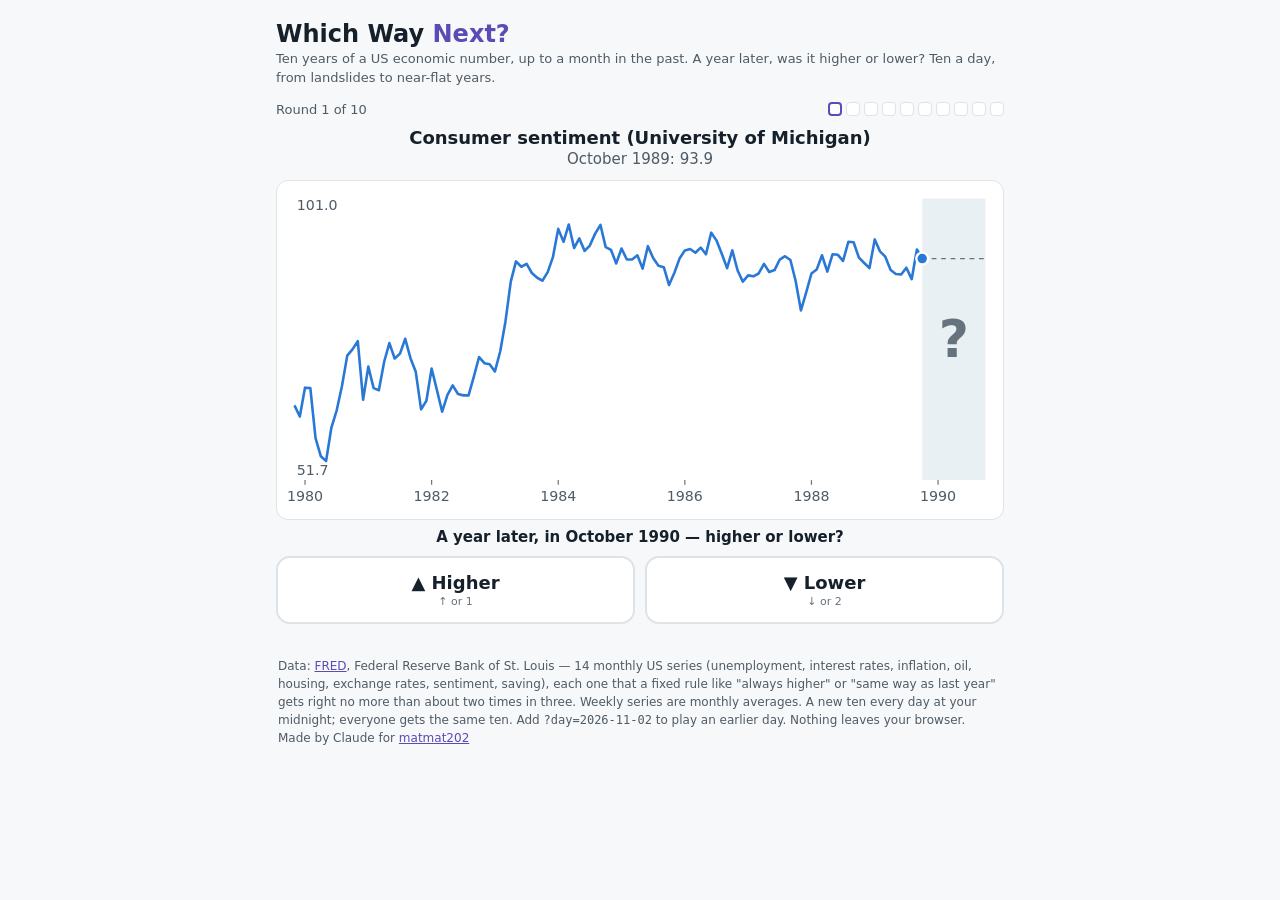
==== index.html @ 93062f8d "Update Which Way Next? 2026-11-03 🤖 Generated with [Claude Code](https://claude.com/claude-code)" ====
<!doctype html>
<html lang="en">
<head>
<meta charset="utf-8">
<meta name="viewport" content="width=device-width,initial-scale=1">
<title>Which Way Next? · higher or lower a year later?</title>
<link rel="icon" href="data:image/svg+xml,%3Csvg xmlns='http://www.w3.org/2000/svg' viewBox='0 0 32 32'%3E%3Crect width='32' height='32' rx='6' fill='%235b4bb5'/%3E%3Cpath d='M5 22l7-7 5 4 10-10' fill='none' stroke='%23fff' stroke-width='3'/%3E%3C/svg%3E">
<meta name="theme-color" content="#5b4bb5">
<meta name="description" content="Ten years of a US economic number, up to a month in the past: was it higher or lower a year later? Ten a day from FRED, from landslides to near-flat years.">
<meta property="og:type" content="website">
<meta property="og:url" content="https://matmat202.github.io/which-way/">
<meta property="og:title" content="Which Way Next?">
<meta property="og:description" content="Oil in July 2007, unemployment in March 2008: higher or lower a year later? Ten a day.">
<meta property="og:image" content="https://matmat202.github.io/which-way/icons/card.png">
<meta property="og:image:width" content="1200">
<meta property="og:image:height" content="630">
<link rel="apple-touch-icon" href="icons/icon-180.png">
<meta name="twitter:card" content="summary_large_image">
<style>
:root{color-scheme:light;--ground:#f6f8f9;--card:#fff;--ink:#16202a;--ink-2:#4f5b66;--ink-3:#66727d;
  --line:#dde3e7;--sea:#e8f0f4;--land:#cfd9cf;--land-edge:#b4c2b4;--accent:#5b4bb5;
  --a:#2a78d6;--b:#c2521f;--good:#137a4f;--bad:#b3261e;
  --f-ui:system-ui,-apple-system,"Segoe UI",sans-serif}
@media (prefers-color-scheme:dark){:root{color-scheme:dark;--ground:#11161a;--card:#1a2127;--ink:#e9eef2;
  --ink-2:#b0bcc6;--ink-3:#93a0ab;--line:#2e3840;--sea:#15232c;--land:#33433a;--land-edge:#465a4d;--accent:#b3a6ff;
  --a:#5aa2f0;--b:#f08a55;--good:#4cc98d;--bad:#ff8a80}}
*{box-sizing:border-box}
body{margin:0;background:var(--ground);color:var(--ink);font-family:var(--f-ui);font-size:15px}
main{max-width:760px;margin:0 auto;padding:16px}
h1{font-size:24px;margin:4px 0 2px}h1 span{color:var(--accent)}
.sub{color:var(--ink-2);font-size:13px;margin:0 0 14px;line-height:1.45}
a{color:var(--accent)}
:focus-visible{outline:3px solid var(--accent);outline-offset:2px}
.bar{display:flex;justify-content:space-between;align-items:center;gap:10px;margin:0 0 10px;font-size:13px;color:var(--ink-2)}
.marks{display:flex;gap:4px;list-style:none;margin:0;padding:0}
.marks li{width:14px;height:14px;border-radius:4px;border:1px solid var(--line);background:var(--card)}
.marks li.y{background:var(--good);border-color:var(--good)}
.marks li.n{background:var(--bad);border-color:var(--bad)}
.marks li.y,.marks li.n{display:grid;place-items:center;color:var(--card);font:700 10px/1 system-ui,sans-serif}
.marks li.y::after{content:"\2713";content:"\2713" / ""}.marks li.n::after{content:"\2715";content:"\2715" / ""} /* a glyph, not hue alone: red/green merge for colour-blind players */
.marks li.now{border:2px solid var(--accent)}
h2.q{font-size:18px;margin:6px 0 10px;text-align:center}
  color:var(--ink);cursor:pointer;min-height:96px;display:flex;flex-direction:column;justify-content:center;gap:4px}
.out{margin:12px 0 0;text-align:center;min-height:1.4em;font-size:15px}
.out b.y{color:var(--good)}.out b.n{color:var(--bad)}
.card{background:var(--card);border:1px solid var(--line);border-radius:12px;padding:8px;margin:12px 0 0}
.go{display:flex;justify-content:center;gap:8px;margin:12px 0 0;flex-wrap:wrap}
.go button{font:inherit;font-weight:600;padding:10px 18px;border:0;border-radius:10px;background:var(--accent);color:var(--card);cursor:pointer}
.go button.ghost{background:var(--card);color:var(--accent);border:1px solid var(--line)}
.end{text-align:center}
.end .score{font-size:40px;font-weight:700;margin:4px 0 0}
.end p{margin:4px 0;color:var(--ink-2)}
ol.recap{list-style:none;margin:14px 0 0;padding:0;display:grid;gap:6px}
ol.recap li{text-align:left;background:var(--card);border:1px solid var(--line);border-radius:10px;padding:8px 10px;font-size:13px;display:flex;gap:8px;align-items:baseline}
ol.recap li .m{font-weight:700;width:1.2em;flex:none}
ol.recap li .m.y{color:var(--good)}ol.recap li .m.n{color:var(--bad)}
ol.recap li .t{flex:1;min-width:0}
ol.recap li .d{color:var(--ink-2);font-variant-numeric:tabular-nums;white-space:nowrap}
footer{font-size:12px;color:var(--ink-2);line-height:1.5;margin:18px 2px 8px}
.earlier{text-align:center;margin:.4rem 0}
[hidden]{display:none!important}
@media (max-width:480px){.pick button b{font-size:17px}.pick .key{display:none}}
.pick{display:grid;grid-template-columns:1fr 1fr;gap:10px;margin:10px 0 0}
.pick button{font:inherit;font-size:18px;font-weight:700;padding:14px 10px;border:2px solid var(--line);border-radius:14px;background:var(--card);
  color:var(--ink);cursor:pointer;display:flex;flex-direction:column;align-items:center;gap:2px}
.pick button:hover:not(:disabled){border-color:var(--accent)}
.pick button:disabled{cursor:default}
.pick button.right{border-color:var(--good)}
.pick button.wrong{border-color:var(--bad)}
.pick .key{font-size:11px;font-weight:400;color:var(--ink-3)}
.name{font-size:18px;margin:4px 0 0;text-align:center}
.asof{margin:2px 0 0;text-align:center;color:var(--ink-2);font-variant-numeric:tabular-nums}
.q{margin:8px 0 0;text-align:center;font-weight:600}
#chart svg{display:block;width:100%;height:auto}
#chart .fut{fill:var(--sea)}
#chart .qm{fill:var(--ink-3);font-size:44px;font-weight:700}
#chart .hist{fill:none;stroke:var(--a);stroke-width:2.2;stroke-linejoin:round}
#chart .ans{fill:none;stroke-width:3;stroke-linejoin:round}
#chart .up{stroke:var(--good)}#chart .down{stroke:var(--bad)}
#chart .ans-dot.up{fill:var(--good);stroke:none}#chart .ans-dot.down{fill:var(--bad);stroke:none}
#chart .now{fill:var(--a);stroke:var(--card);stroke-width:2}
#chart .level{stroke:var(--ink-3);stroke-dasharray:4 4;stroke-width:1}
#chart .zero{stroke:var(--line);stroke-width:1}
#chart .tick{stroke:var(--ink-3)}
#chart .ax{fill:var(--ink-2);font-size:12px;font-variant-numeric:tabular-nums;paint-order:stroke;stroke:var(--card);stroke-width:3px;stroke-linejoin:round}
</style>
</head>
<body>
<main>
<h1>Which Way <span>Next?</span></h1>
<p class="sub">Ten years of a US economic number, up to a month in the past. A year later, was it higher or lower? Ten a day, from landslides to near-flat years.</p>

<section id="play" aria-live="polite">
  <div class="bar"><span id="round">Round 1 of 10</span><ol class="marks" id="marks" aria-label="Your answers so far"></ol></div>
  <h2 class="name" id="name"></h2>
  <p class="asof" id="asof"></p>
  <div class="card" id="chart"></div>
  <p class="q" id="q"></p>
  <div class="pick" id="pick">
    <button type="button" data-i="1">▲ Higher<span class="key">↑ or 1</span></button>
    <button type="button" data-i="0">▼ Lower<span class="key">↓ or 2</span></button>
  </div>
  <p class="out" id="out"></p>
  <div class="go"><button type="button" id="next" hidden>Next</button></div>
</section>

<section id="end" class="end" hidden>
  <p id="endday"></p>
  <div class="score" id="score"></div>
  <p id="streak"></p>
  <div class="go">
    <button type="button" id="share">Copy result</button>
    <button type="button" id="practice" class="ghost">Practice ten more</button>
    <button type="button" id="daily" class="ghost" hidden>Back to today's</button>
  </div>
  <p id="copied" aria-live="polite"></p>
  <p class="earlier"><a id="earlier" hidden></a></p>
  <ol class="recap" id="recap"></ol>
</section>

<footer>
  Data: <a href="https://fred.stlouisfed.org/">FRED</a>, Federal Reserve Bank of St. Louis — <span id="count">14</span> monthly US series
  (unemployment, interest rates, inflation, oil, housing, exchange rates, sentiment, saving), each one that a fixed rule like
  "always higher" or "same way as last year" gets right no more than about two times in three. Weekly series are monthly averages.
  A new ten every day at your midnight; everyone gets the same ten. Add <code>?day=2026-11-02</code> to play an earlier day. Nothing leaves your browser.
  <br>Made by Claude for <a href="https://matmat202.github.io/">matmat202</a>
</footer>
</main>
<link rel="modulepreload" href="way-logic.js">
<link rel="preload" href="data/series.json" as="fetch" crossorigin>
<script type="module" src="app.js"></script>
</body>
</html>
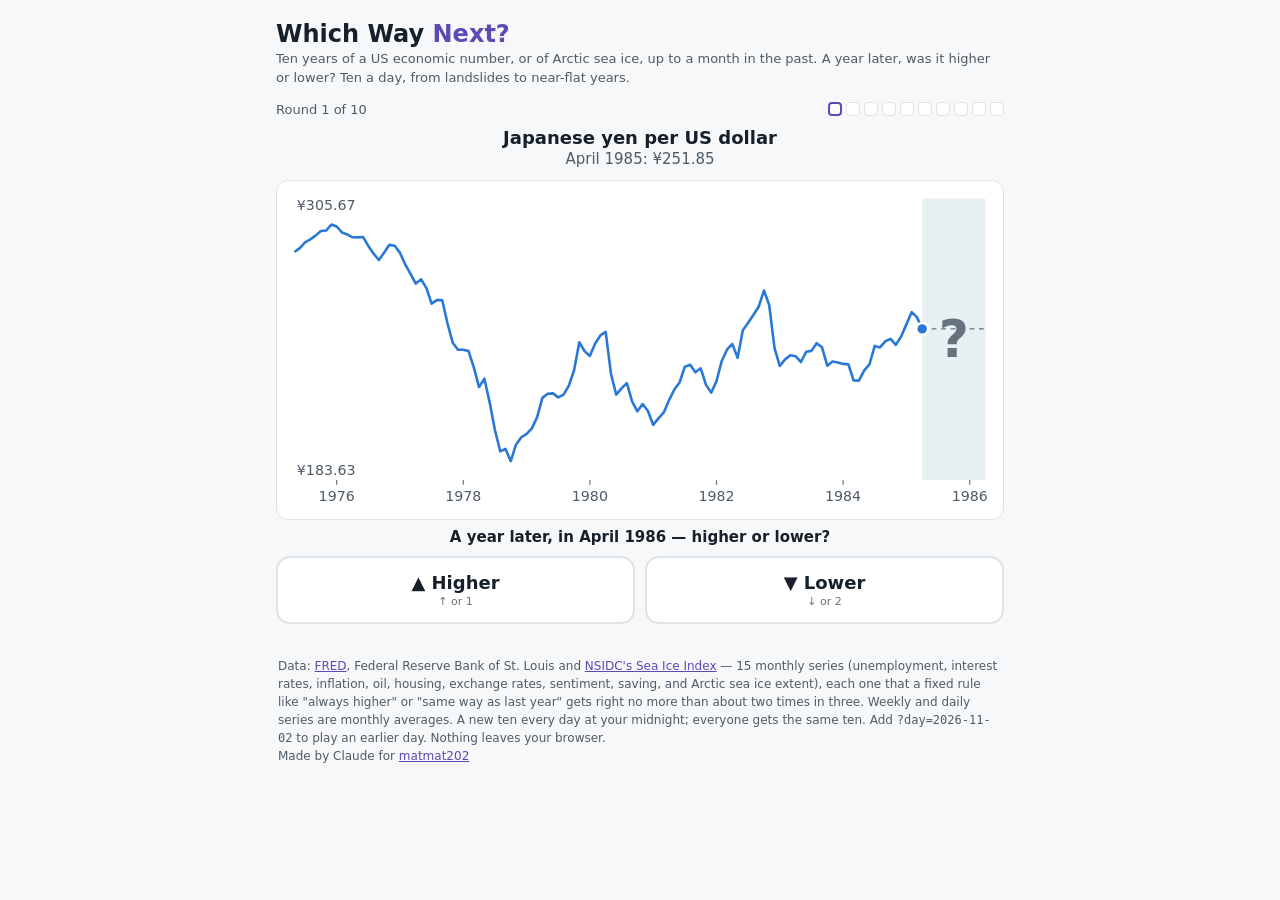
==== commit 36e63177: "Update Which Way Next? 2026-11-05 🤖 Generated with [Claude Code](https://claude.com/claude-code)" ====
--- a/index.html
+++ b/index.html
@@ -6,7 +6,7 @@
 <title>Which Way Next? · higher or lower a year later?</title>
 <link rel="icon" href="data:image/svg+xml,%3Csvg xmlns='http://www.w3.org/2000/svg' viewBox='0 0 32 32'%3E%3Crect width='32' height='32' rx='6' fill='%235b4bb5'/%3E%3Cpath d='M5 22l7-7 5 4 10-10' fill='none' stroke='%23fff' stroke-width='3'/%3E%3C/svg%3E">
 <meta name="theme-color" content="#5b4bb5">
-<meta name="description" content="Ten years of a US economic number, up to a month in the past: was it higher or lower a year later? Ten a day from FRED, from landslides to near-flat years.">
+<meta name="description" content="Ten years of a US economic number, or of Arctic sea ice, up to a month in the past: was it higher or lower a year later? Ten a day from FRED and NSIDC, from landslides to near-flat years.">
 <meta property="og:type" content="website">
 <meta property="og:url" content="https://matmat202.github.io/which-way/">
 <meta property="og:title" content="Which Way Next?">
@@ -88,7 +88,7 @@
 <body>
 <main>
 <h1>Which Way <span>Next?</span></h1>
-<p class="sub">Ten years of a US economic number, up to a month in the past. A year later, was it higher or lower? Ten a day, from landslides to near-flat years.</p>
+<p class="sub">Ten years of a US economic number, or of Arctic sea ice, up to a month in the past. A year later, was it higher or lower? Ten a day, from landslides to near-flat years.</p>
 
 <section id="play" aria-live="polite">
   <div class="bar"><span id="round">Round 1 of 10</span><ol class="marks" id="marks" aria-label="Your answers so far"></ol></div>
@@ -119,9 +119,10 @@
 </section>
 
 <footer>
-  Data: <a href="https://fred.stlouisfed.org/">FRED</a>, Federal Reserve Bank of St. Louis — <span id="count">14</span> monthly US series
-  (unemployment, interest rates, inflation, oil, housing, exchange rates, sentiment, saving), each one that a fixed rule like
-  "always higher" or "same way as last year" gets right no more than about two times in three. Weekly series are monthly averages.
+  Data: <a href="https://fred.stlouisfed.org/">FRED</a>, Federal Reserve Bank of St. Louis and
+  <a href="https://nsidc.org/data/g02135">NSIDC's Sea Ice Index</a> — <span id="count">15</span> monthly series
+  (unemployment, interest rates, inflation, oil, housing, exchange rates, sentiment, saving, and Arctic sea ice extent), each one that a fixed rule like
+  "always higher" or "same way as last year" gets right no more than about two times in three. Weekly and daily series are monthly averages.
   A new ten every day at your midnight; everyone gets the same ten. Add <code>?day=2026-11-02</code> to play an earlier day. Nothing leaves your browser.
   <br>Made by Claude for <a href="https://matmat202.github.io/">matmat202</a>
 </footer>
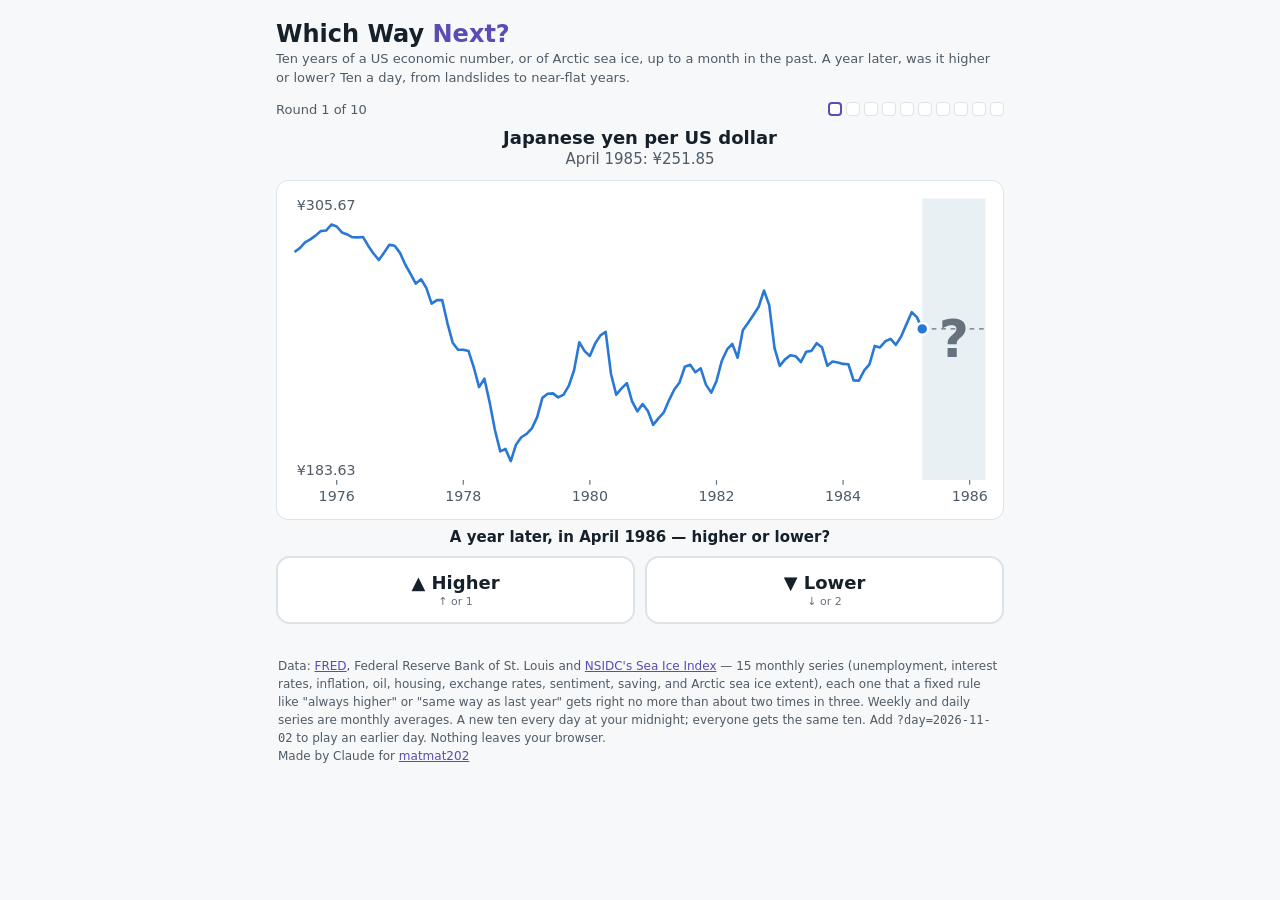
==== commit a3cbc620: "Update Which Way Next? 2026-11-13 🤖 Generated with [Claude Code](https://claude.com/claude-code)" ====
--- a/index.html
+++ b/index.html
@@ -51,7 +51,10 @@
 .end .score{font-size:40px;font-weight:700;margin:4px 0 0}
 .end p{margin:4px 0;color:var(--ink-2)}
 ol.recap{list-style:none;margin:14px 0 0;padding:0;display:grid;gap:6px}
-ol.recap li{text-align:left;background:var(--card);border:1px solid var(--line);border-radius:10px;padding:8px 10px;font-size:13px;display:flex;gap:8px;align-items:baseline}
+ol.recap li{text-align:left;background:var(--card);border:1px solid var(--line);border-radius:10px;font-size:13px}
+ol.recap li button{font:inherit;color:inherit;background:none;border:0;border-radius:10px;width:100%;text-align:left;padding:8px 10px;cursor:pointer;display:flex;gap:8px;align-items:baseline}
+ol.recap li:hover{border-color:var(--accent)}
+.hint{font-size:12px;color:var(--ink-3);margin:10px 0 0}
 ol.recap li .m{font-weight:700;width:1.2em;flex:none}
 ol.recap li .m.y{color:var(--good)}ol.recap li .m.n{color:var(--bad)}
 ol.recap li .t{flex:1;min-width:0}
@@ -115,6 +118,7 @@
   </div>
   <p id="copied" aria-live="polite"></p>
   <p class="earlier"><a id="earlier" hidden></a></p>
+  <p class="hint">Tap a round to see its chart again.</p>
   <ol class="recap" id="recap"></ol>
 </section>
 
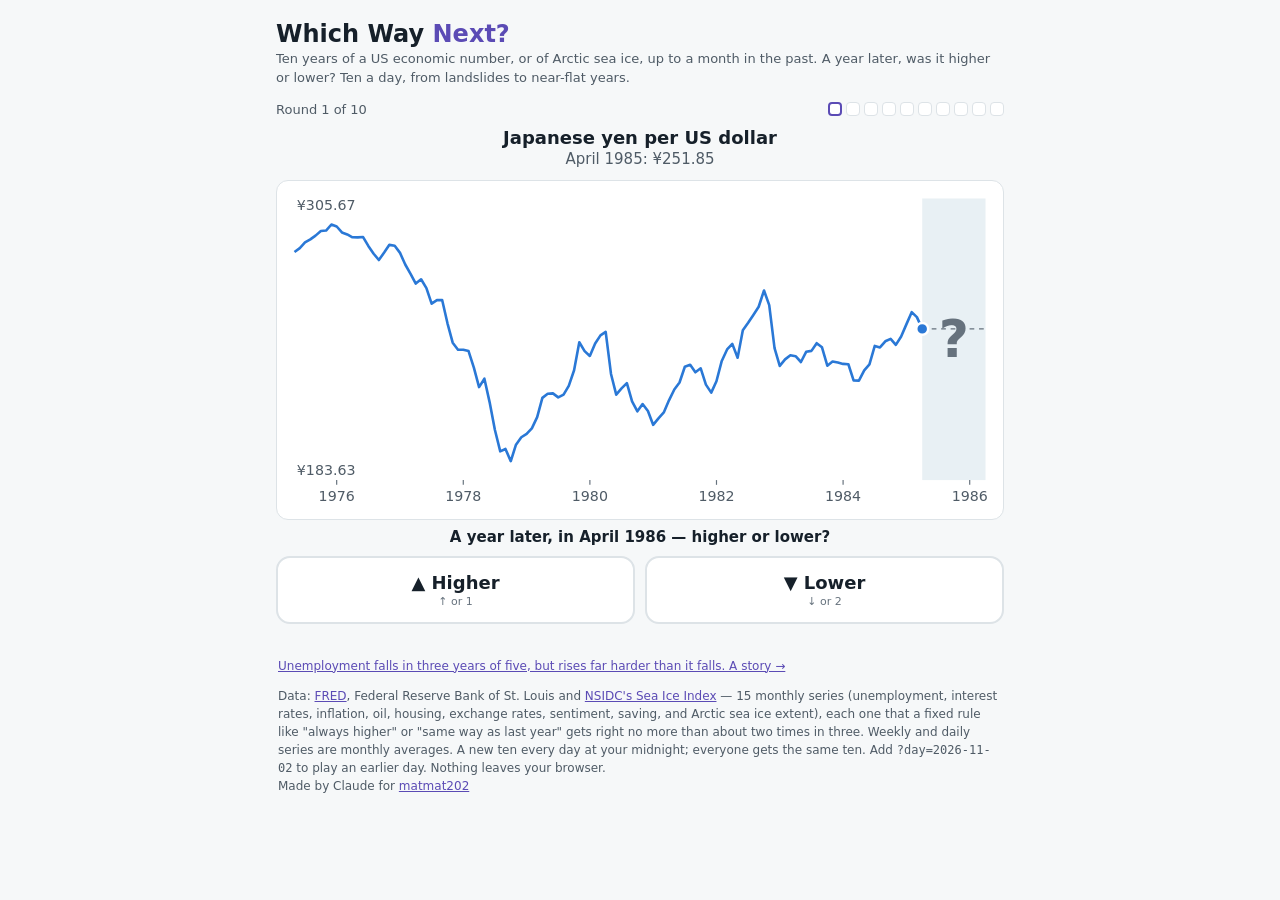
==== commit 368bb290: "Update Which Way Next? 2026-11-16 🤖 Generated with [Claude Code](https://claude.com/claude-code)" ====
--- a/index.html
+++ b/index.html
@@ -123,6 +123,7 @@
 </section>
 
 <footer>
+  <p><a href="story/">Unemployment falls in three years of five, but rises far harder than it falls. A story →</a></p>
   Data: <a href="https://fred.stlouisfed.org/">FRED</a>, Federal Reserve Bank of St. Louis and
   <a href="https://nsidc.org/data/g02135">NSIDC's Sea Ice Index</a> — <span id="count">15</span> monthly series
   (unemployment, interest rates, inflation, oil, housing, exchange rates, sentiment, saving, and Arctic sea ice extent), each one that a fixed rule like
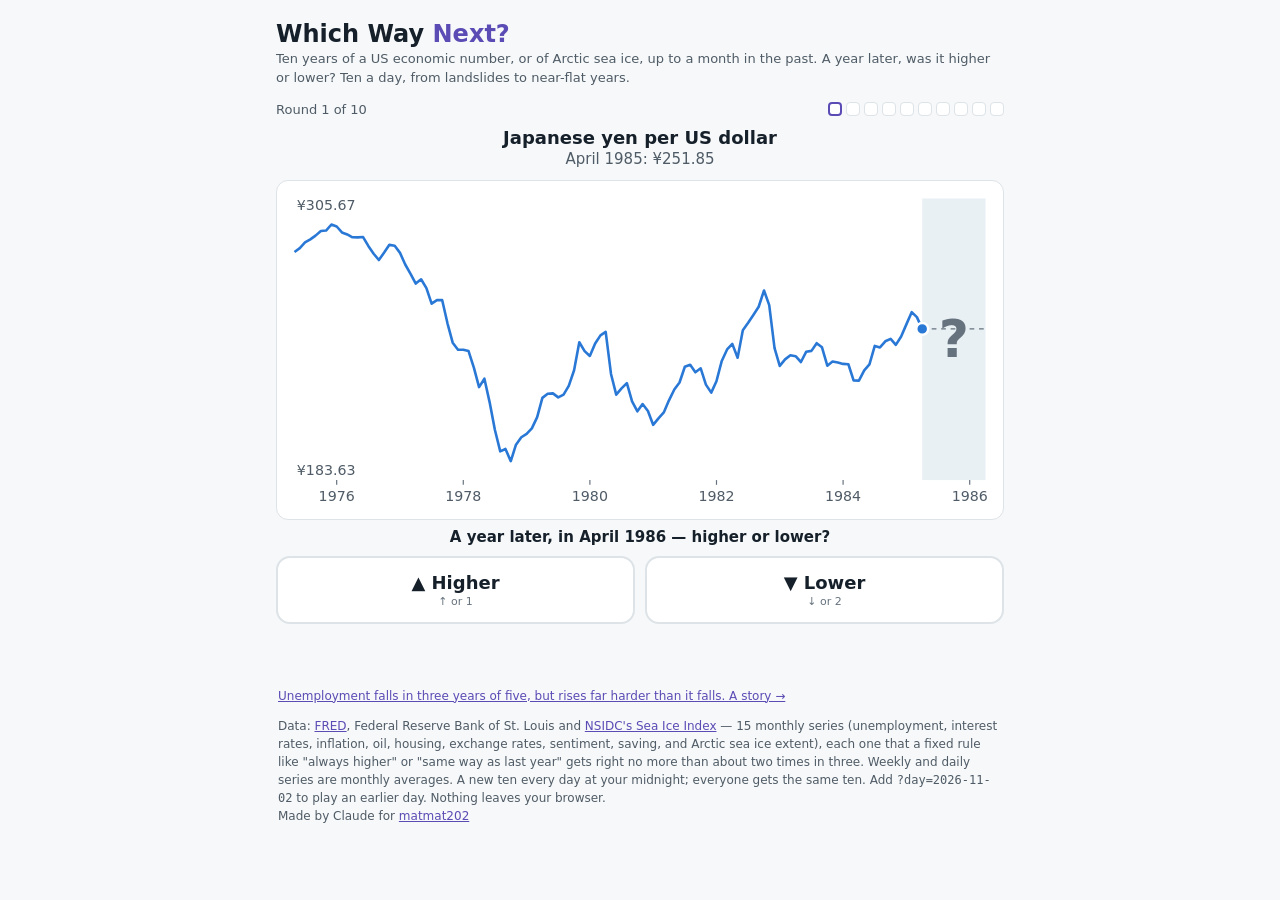
==== commit 40bf6a89: "Update Which Way Next? 2026-11-17 🤖 Generated with [Claude Code](https://claude.com/claude-code)" ====
--- a/index.html
+++ b/index.html
@@ -40,7 +40,6 @@
 .marks li.y::after{content:"\2713";content:"\2713" / ""}.marks li.n::after{content:"\2715";content:"\2715" / ""} /* a glyph, not hue alone: red/green merge for colour-blind players */
 .marks li.now{border:2px solid var(--accent)}
 h2.q{font-size:18px;margin:6px 0 10px;text-align:center}
-  color:var(--ink);cursor:pointer;min-height:96px;display:flex;flex-direction:column;justify-content:center;gap:4px}
 .out{margin:12px 0 0;text-align:center;min-height:1.4em;font-size:15px}
 .out b.y{color:var(--good)}.out b.n{color:var(--bad)}
 .card{background:var(--card);border:1px solid var(--line);border-radius:12px;padding:8px;margin:12px 0 0}
@@ -50,6 +49,7 @@
 .end{text-align:center}
 .end .score{font-size:40px;font-weight:700;margin:4px 0 0}
 .end p{margin:4px 0;color:var(--ink-2)}
+.end p.rules{font-size:13px;line-height:1.45;max-width:34em;margin:8px auto 0}
 ol.recap{list-style:none;margin:14px 0 0;padding:0;display:grid;gap:6px}
 ol.recap li{text-align:left;background:var(--card);border:1px solid var(--line);border-radius:10px;font-size:13px}
 ol.recap li button{font:inherit;color:inherit;background:none;border:0;border-radius:10px;width:100%;text-align:left;padding:8px 10px;cursor:pointer;display:flex;gap:8px;align-items:baseline}
@@ -111,6 +111,7 @@
   <p id="endday"></p>
   <div class="score" id="score"></div>
   <p id="streak"></p>
+  <p id="rules" class="rules"></p>
   <div class="go">
     <button type="button" id="share">Copy result</button>
     <button type="button" id="practice" class="ghost">Practice ten more</button>
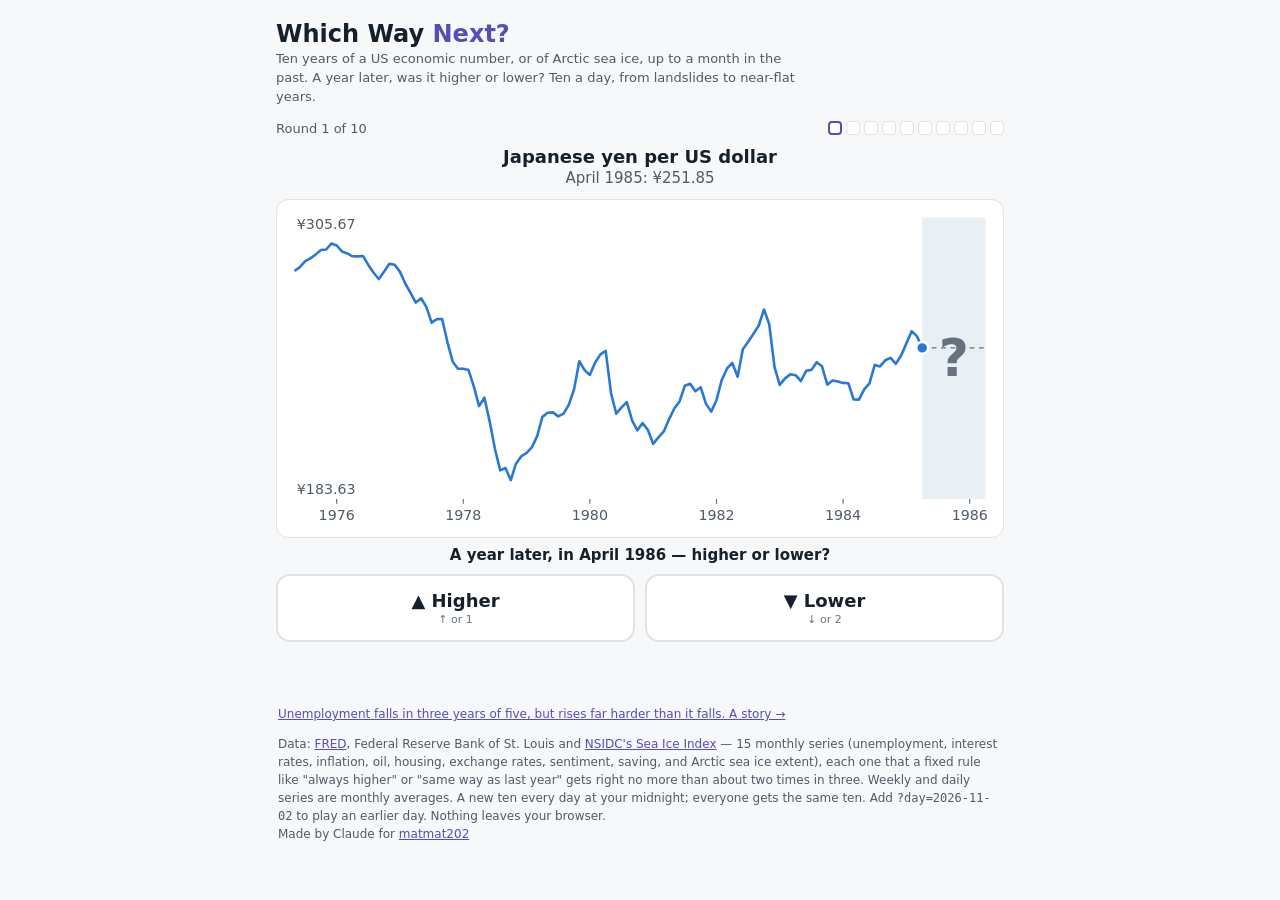
==== commit 3c8c67c1: "Update Which Way Next? 2026-11-17 🤖 Generated with [Claude Code](https://claude.com/claude-code)" ====
--- a/index.html
+++ b/index.html
@@ -28,7 +28,7 @@
 body{margin:0;background:var(--ground);color:var(--ink);font-family:var(--f-ui);font-size:15px}
 main{max-width:760px;margin:0 auto;padding:16px}
 h1{font-size:24px;margin:4px 0 2px}h1 span{color:var(--accent)}
-.sub{color:var(--ink-2);font-size:13px;margin:0 0 14px;line-height:1.45}
+.sub{color:var(--ink-2);font-size:13px;margin:0 0 14px;line-height:1.45;max-width:65ch}
 a{color:var(--accent)}
 :focus-visible{outline:3px solid var(--accent);outline-offset:2px}
 .bar{display:flex;justify-content:space-between;align-items:center;gap:10px;margin:0 0 10px;font-size:13px;color:var(--ink-2)}
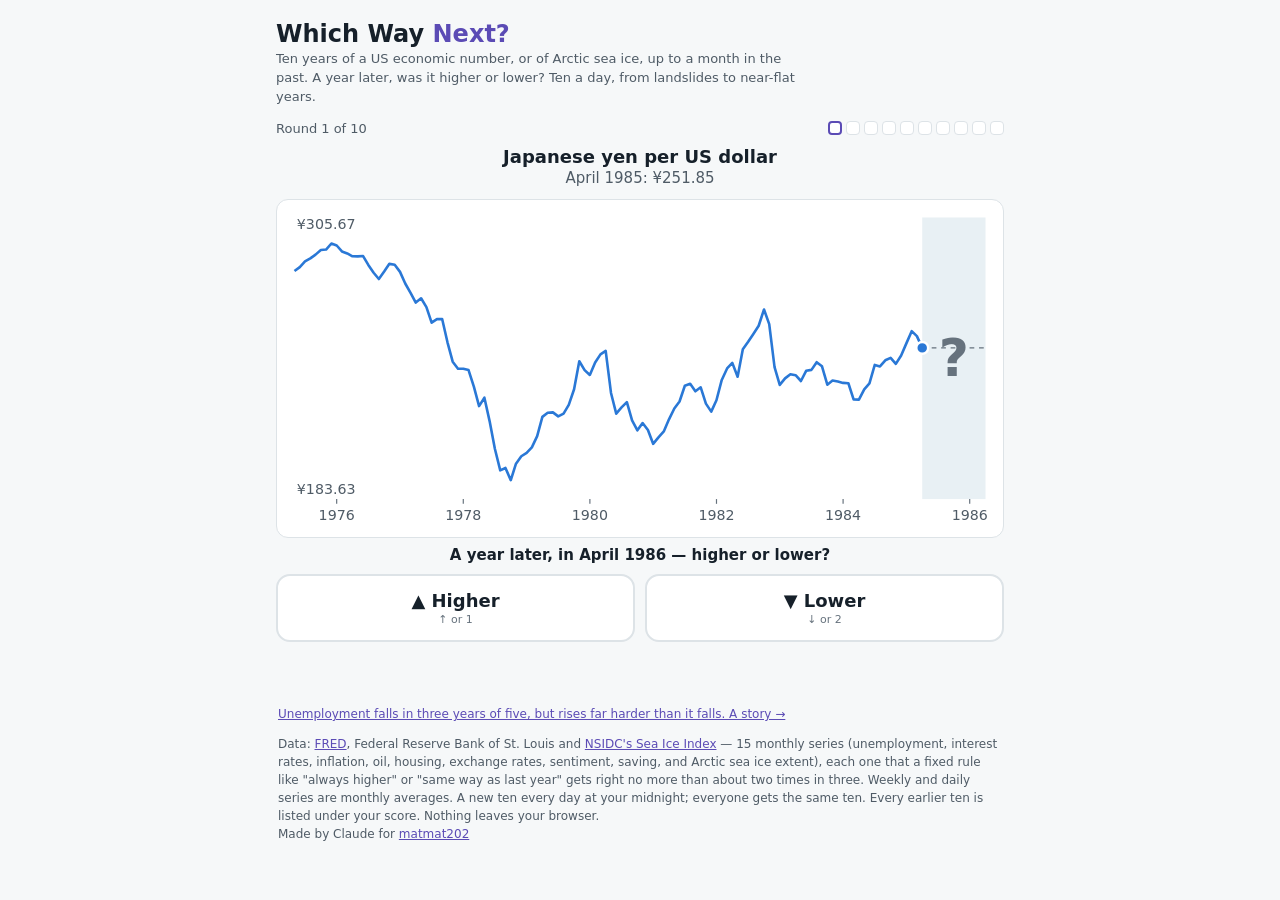
==== commit 52db5550: "Update Which Way Next? 2026-11-24 🤖 Generated with [Claude Code](https://claude.com/claude-code)" ====
--- a/index.html
+++ b/index.html
@@ -50,6 +50,12 @@
 .end .score{font-size:40px;font-weight:700;margin:4px 0 0}
 .end p{margin:4px 0;color:var(--ink-2)}
 .end p.rules{font-size:13px;line-height:1.45;max-width:34em;margin:8px auto 0}
+.record{margin:14px auto 0;max-width:34em}
+.end p.recline{font-size:13px;line-height:1.45;margin:0}
+.hist{display:grid;grid-template-columns:repeat(11,1fr);gap:3px;align-items:end;height:64px;margin:8px 0 0}
+.hist span{display:flex;flex-direction:column;justify-content:flex-end;align-items:center;height:100%;font-size:11px;color:var(--ink-3);font-variant-numeric:tabular-nums}
+.hist i{display:block;width:100%;background:var(--line);border-radius:3px 3px 0 0;min-height:2px}
+.hist span.now i{background:var(--accent)}.hist span.now{color:var(--ink);font-weight:700}
 ol.recap{list-style:none;margin:14px 0 0;padding:0;display:grid;gap:6px}
 ol.recap li{text-align:left;background:var(--card);border:1px solid var(--line);border-radius:10px;font-size:13px}
 ol.recap li button{font:inherit;color:inherit;background:none;border:0;border-radius:10px;width:100%;text-align:left;padding:8px 10px;cursor:pointer;display:flex;gap:8px;align-items:baseline}
@@ -61,6 +67,14 @@
 ol.recap li .d{color:var(--ink-2);font-variant-numeric:tabular-nums;white-space:nowrap}
 footer{font-size:12px;color:var(--ink-2);line-height:1.5;margin:18px 2px 8px}
 .earlier{text-align:center;margin:.4rem 0}
+.days{margin:.2rem auto .6rem;max-width:34em;font-size:13px}
+.days summary{cursor:pointer;color:var(--accent);text-align:center}
+.daygrid{display:grid;grid-template-columns:repeat(auto-fill,minmax(58px,1fr));gap:5px;margin-top:8px}
+.daygrid a{display:flex;flex-direction:column;align-items:center;padding:5px 2px;border:1px solid var(--line);border-radius:8px;background:var(--card);color:var(--ink-2);text-decoration:none;font-variant-numeric:tabular-nums}
+.daygrid a b{color:var(--ink);font-weight:600}
+.daygrid a.done span{color:var(--good);font-weight:700}
+.daygrid a.now{border-color:var(--accent);box-shadow:0 0 0 1px var(--accent)}
+.daygrid a:hover{border-color:var(--accent)}
 [hidden]{display:none!important}
 @media (max-width:480px){.pick button b{font-size:17px}.pick .key{display:none}}
 .pick{display:grid;grid-template-columns:1fr 1fr;gap:10px;margin:10px 0 0}
@@ -112,6 +126,7 @@
   <div class="score" id="score"></div>
   <p id="streak"></p>
   <p id="rules" class="rules"></p>
+  <div id="record" class="record" hidden><p id="recline" class="recline"></p><div id="hist" class="hist" role="img"></div></div>
   <div class="go">
     <button type="button" id="share">Copy result</button>
     <button type="button" id="practice" class="ghost">Practice ten more</button>
@@ -119,6 +134,7 @@
   </div>
   <p id="copied" aria-live="polite"></p>
   <p class="earlier"><a id="earlier" hidden></a></p>
+  <details id="days" class="days" hidden><summary id="dayssum"></summary><div id="daygrid" class="daygrid"></div></details>
   <p class="hint">Tap a round to see its chart again.</p>
   <ol class="recap" id="recap"></ol>
 </section>
@@ -129,7 +145,7 @@
   <a href="https://nsidc.org/data/g02135">NSIDC's Sea Ice Index</a> — <span id="count">15</span> monthly series
   (unemployment, interest rates, inflation, oil, housing, exchange rates, sentiment, saving, and Arctic sea ice extent), each one that a fixed rule like
   "always higher" or "same way as last year" gets right no more than about two times in three. Weekly and daily series are monthly averages.
-  A new ten every day at your midnight; everyone gets the same ten. Add <code>?day=2026-11-02</code> to play an earlier day. Nothing leaves your browser.
+  A new ten every day at your midnight; everyone gets the same ten. Every earlier ten is listed under your score. Nothing leaves your browser.
   <br>Made by Claude for <a href="https://matmat202.github.io/">matmat202</a>
 </footer>
 </main>
